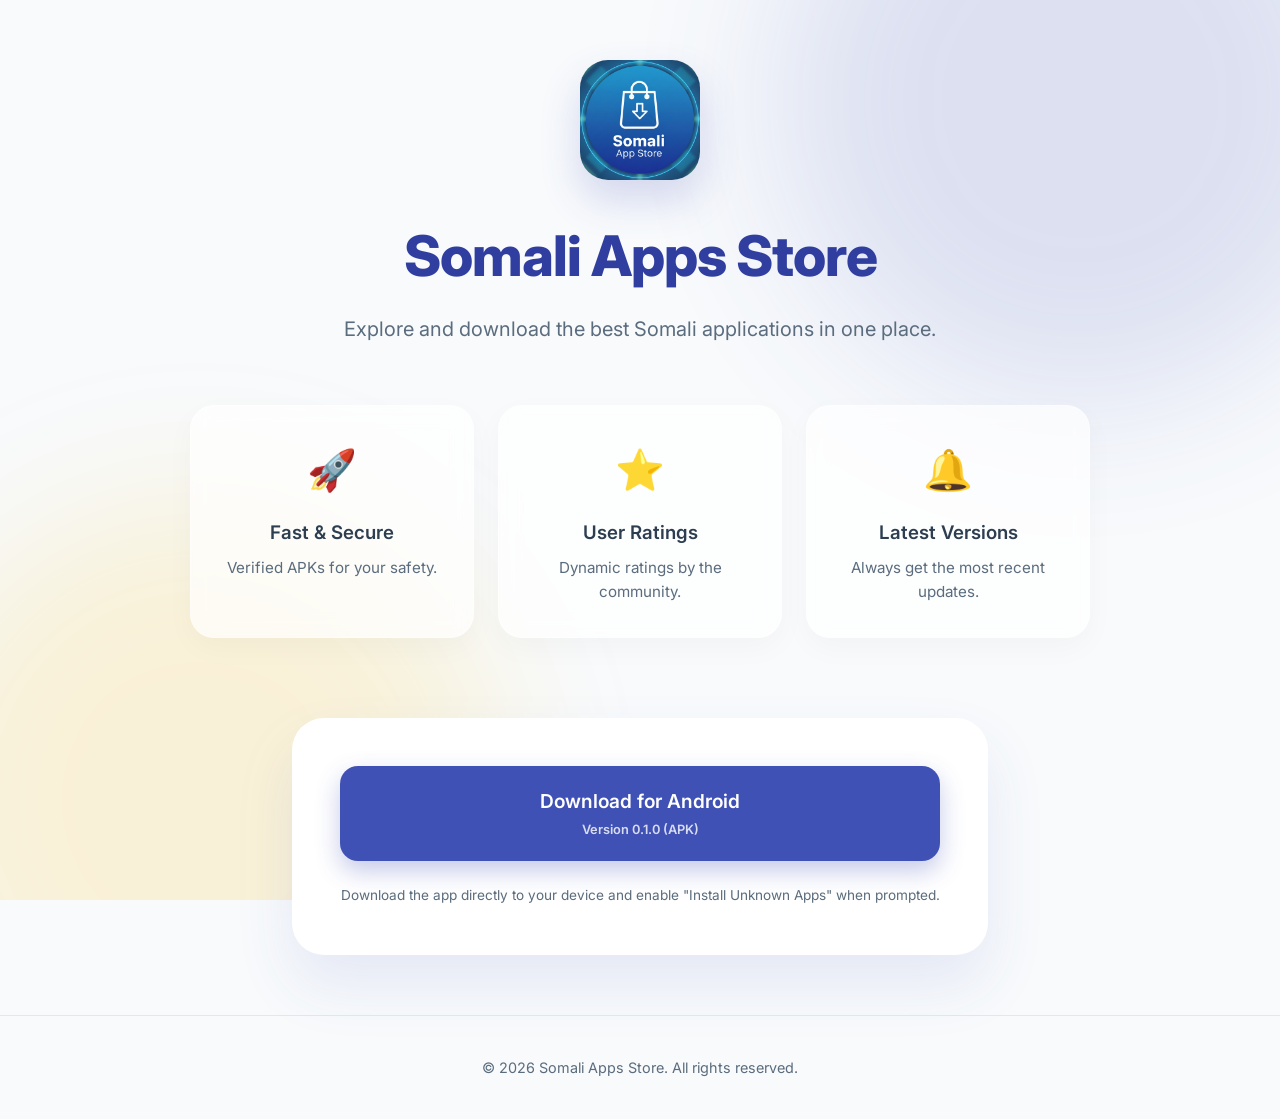
==== docs/index.html @ e10c5ea0 "Setup docs folder for GitHub Pages landing page" ====
<!DOCTYPE html>
<html lang="en">
<head>
    <meta charset="UTF-8">
    <meta name="viewport" content="width=device-width, initial-scale=1.0">
    <title>Somali Apps Store - Download</title>
    <link rel="stylesheet" href="style.css">
    <link href="https://fonts.googleapis.com/css2?family=Inter:wght@400;600;800&display=swap" rel="stylesheet">
</head>
<body>
    <div class="background-blobs">
        <div class="blob blob-1"></div>
        <div class="blob blob-2"></div>
    </div>

    <main>
        <div class="container">
            <header>
                <div class="logo-container">
                    <img src="../assets/icon.png" alt="App Logo" class="app-logo">
                </div>
                <h1>Somali Apps Store</h1>
                <p class="tagline">Explore and download the best Somali applications in one place.</p>
            </header>

            <section class="features">
                <div class="feature-card">
                    <div class="feature-icon">🚀</div>
                    <h3>Fast & Secure</h3>
                    <p>Verified APKs for your safety.</p>
                </div>
                <div class="feature-card">
                    <div class="feature-icon">⭐</div>
                    <h3>User Ratings</h3>
                    <p>Dynamic ratings by the community.</p>
                </div>
                <div class="feature-card">
                    <div class="feature-icon">🔔</div>
                    <h3>Latest Versions</h3>
                    <p>Always get the most recent updates.</p>
                </div>
            </section>

            <div class="cta-section">
                <!-- IMPORTANT: Replace '#' with your actual download link once uploaded -->
                <a href="#" class="download-button" id="downloadBtn">
                    <span class="btn-text">Download for Android</span>
                    <span class="btn-subtext">Version 0.1.0 (APK)</span>
                </a>
                <p class="hosting-note">Download the app directly to your device and enable "Install Unknown Apps" when prompted.</p>
            </div>
        </div>
    </main>

    <footer>
        <p>&copy; 2026 Somali Apps Store. All rights reserved.</p>
    </footer>

    <script>
        // Simple animation trigger
        document.addEventListener('DOMContentLoaded', () => {
            const container = document.querySelector('.container');
            container.style.opacity = '1';
            container.style.transform = 'translateY(0)';
        });
    </script>
</body>
</html>
---- docs/style.css ----
:root {
    --primary: #3f51b5;
    --primary-dark: #303f9f;
    --primary-light: #c5cae9;
    --accent: #ffc107;
    --text-main: #2c3e50;
    --text-secondary: #5a6c7d;
    --bg-light: #f8fafc;
    --white: #ffffff;
}

* {
    margin: 0;
    padding: 0;
    box-握sizing: border-box;
}

body {
    font-family: 'Inter', sans-serif;
    background-color: var(--bg-light);
    color: var(--text-main);
    overflow-x: hidden;
    line-height: 1.6;
}

.background-blobs {
    position: fixed;
    top: 0;
    left: 0;
    width: 100%;
    height: 100%;
    z-index: -1;
    overflow: hidden;
}

.blob {
    position: absolute;
    width: 600px;
    height: 600px;
    filter: blur(80px);
    opacity: 0.15;
    border-radius: 50%;
}

.blob-1 {
    background: var(--primary);
    top: -200px;
    right: -100px;
    animation: move 20s infinite alternate;
}

.blob-2 {
    background: var(--accent);
    bottom: -200px;
    left: -100px;
    animation: move 25s infinite alternate-reverse;
}

@keyframes move {
    from { transform: translate(0, 0); }
    to { transform: translate(50px, 100px); }
}

.container {
    max-width: 900px;
    margin: 0 auto;
    padding: 60px 20px;
    text-align: center;
    opacity: 0;
    transform: translateY(20px);
    transition: all 1s ease-out;
}

header {
    margin-bottom: 60px;
}

.logo-container {
    margin-bottom: 24px;
}

.app-logo {
    width: 120px;
    height: 120px;
    border-radius: 28px;
    box-shadow: 0 20px 40px rgba(63, 81, 181, 0.2);
    transition: transform 0.3s ease;
}

.app-logo:hover {
    transform: scale(1.05) rotate(2deg);
}

h1 {
    font-size: 3.5rem;
    font-weight: 800;
    margin-bottom: 12px;
    color: var(--primary-dark);
    letter-spacing: -1px;
}

.tagline {
    font-size: 1.25rem;
    color: var(--text-secondary);
    max-width: 600px;
    margin: 0 auto;
}

.features {
    display: grid;
    grid-template-columns: repeat(auto-fit, minmax(250px, 1fr));
    gap: 24px;
    margin-bottom: 80px;
}

.feature-card {
    background: rgba(255, 255, 255, 0.7);
    backdrop-filter: blur(10px);
    padding: 32px;
    border-radius: 24px;
    border: 1px solid rgba(255, 255, 255, 0.3);
    box-shadow: 0 10px 30px rgba(0, 0, 0, 0.03);
    transition: transform 0.3s ease;
}

.feature-card:hover {
    transform: translateY(-5px);
}

.feature-icon {
    font-size: 2.5rem;
    margin-bottom: 16px;
}

.feature-card h3 {
    margin-bottom: 8px;
    font-weight: 600;
}

.feature-card p {
    font-size: 0.95rem;
    color: var(--text-secondary);
}

.cta-section {
    background: var(--white);
    padding: 48px;
    border-radius: 32px;
    box-shadow: 0 30px 60px rgba(63, 81, 181, 0.1);
    max-width: 600px;
    margin: 0 auto;
}

.download-button {
    display: flex;
    flex-direction: column;
    align-items: center;
    justify-content: center;
    background: var(--primary);
    color: var(--white);
    padding: 20px 40px;
    border-radius: 18px;
    text-decoration: none;
    font-weight: 600;
    transition: all 0.3s ease;
    box-shadow: 0 10px 25px rgba(63, 81, 181, 0.3);
}

.download-button:hover {
    background: var(--primary-dark);
    transform: translateY(-2px);
    box-shadow: 0 15px 35px rgba(63, 81, 181, 0.4);
}

.btn-text {
    font-size: 1.2rem;
}

.btn-subtext {
    font-size: 0.8rem;
    opacity: 0.8;
    margin-top: 4px;
}

.hosting-note {
    margin-top: 24px;
    font-size: 0.85rem;
    color: var(--text-secondary);
}

footer {
    padding: 40px;
    text-align: center;
    font-size: 0.9rem;
    color: var(--text-secondary);
    border-top: 1px solid #e2e8f0;
}

@media (max-width: 600px) {
    h1 {
        font-size: 2.5rem;
    }
    .container {
        padding: 40px 15px;
    }
    .cta-section {
        padding: 30px 20px;
    }
}
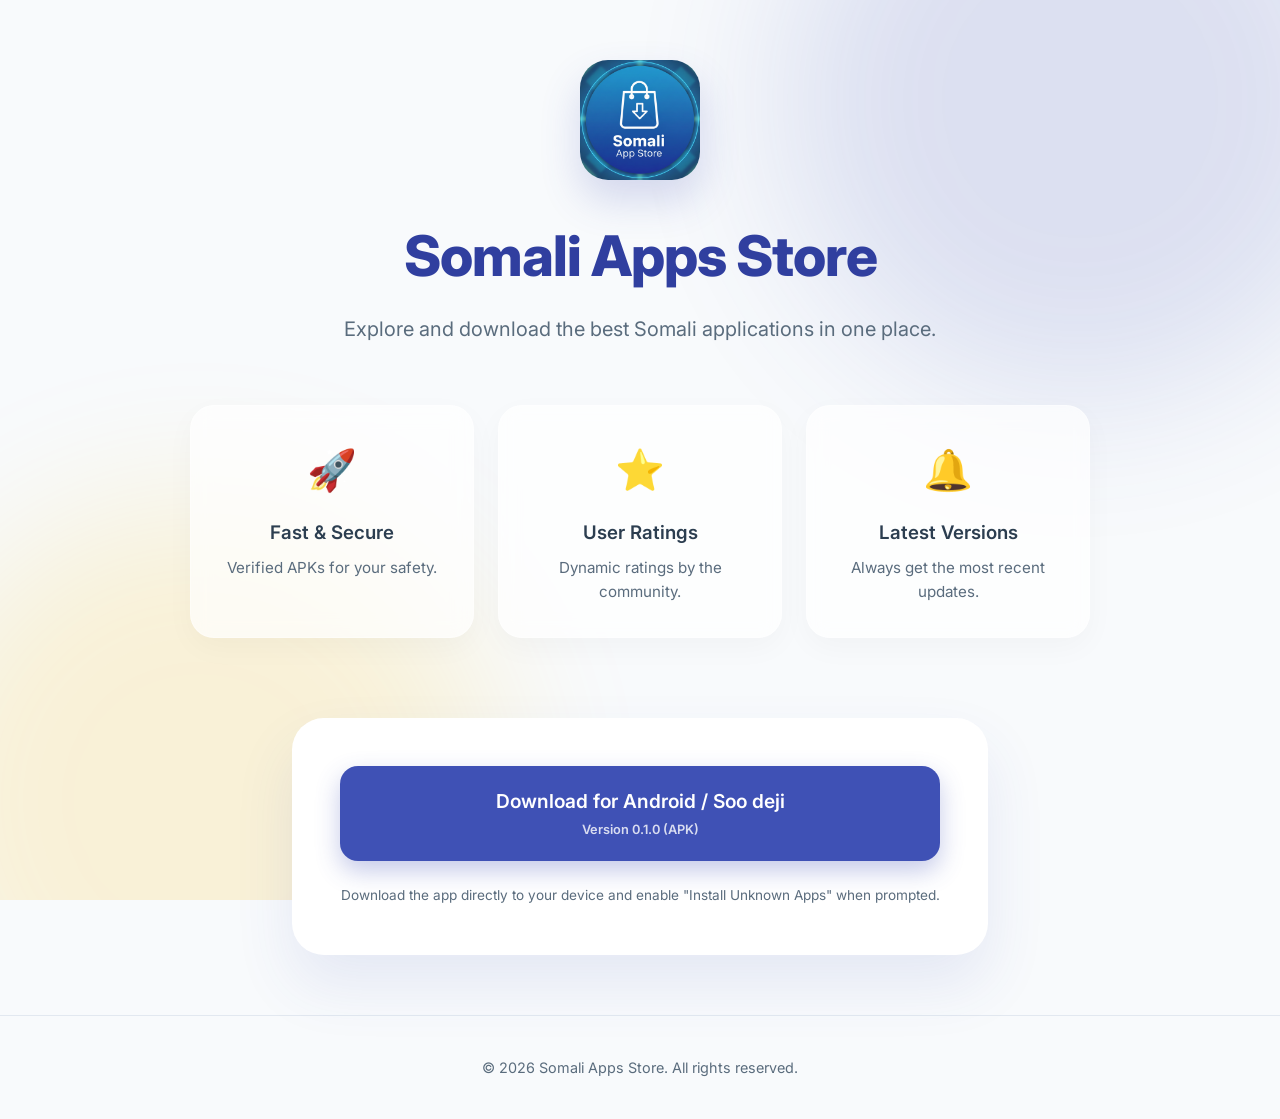
==== commit e419044b: "Update download button to direct latest link" ====
--- a/docs/index.html
+++ b/docs/index.html
@@ -1,5 +1,6 @@
 <!DOCTYPE html>
 <html lang="en">
+
 <head>
     <meta charset="UTF-8">
     <meta name="viewport" content="width=device-width, initial-scale=1.0">
@@ -7,6 +8,7 @@
     <link rel="stylesheet" href="style.css">
     <link href="https://fonts.googleapis.com/css2?family=Inter:wght@400;600;800&display=swap" rel="stylesheet">
 </head>
+
 <body>
     <div class="background-blobs">
         <div class="blob blob-1"></div>
@@ -17,7 +19,7 @@
         <div class="container">
             <header>
                 <div class="logo-container">
-                    <img src="../assets/icon.png" alt="App Logo" class="app-logo">
+                    <img src="./icon.png" alt="App Logo" class="app-logo">
                 </div>
                 <h1>Somali Apps Store</h1>
                 <p class="tagline">Explore and download the best Somali applications in one place.</p>
@@ -43,11 +45,13 @@
 
             <div class="cta-section">
                 <!-- IMPORTANT: Replace '#' with your actual download link once uploaded -->
-                <a href="#" class="download-button" id="downloadBtn">
-                    <span class="btn-text">Download for Android</span>
+                <a href="https://github.com/Ilyaasc97/somali-apps-Store-/releases/latest/download/app-release.apk"
+                    class="download-button" id="downloadBtn">
+                    <span class="btn-text">Download for Android / Soo deji</span>
                     <span class="btn-subtext">Version 0.1.0 (APK)</span>
                 </a>
-                <p class="hosting-note">Download the app directly to your device and enable "Install Unknown Apps" when prompted.</p>
+                <p class="hosting-note">Download the app directly to your device and enable "Install Unknown Apps" when
+                    prompted.</p>
             </div>
         </div>
     </main>
@@ -65,4 +69,5 @@
         });
     </script>
 </body>
-</html>
+
+</html>
